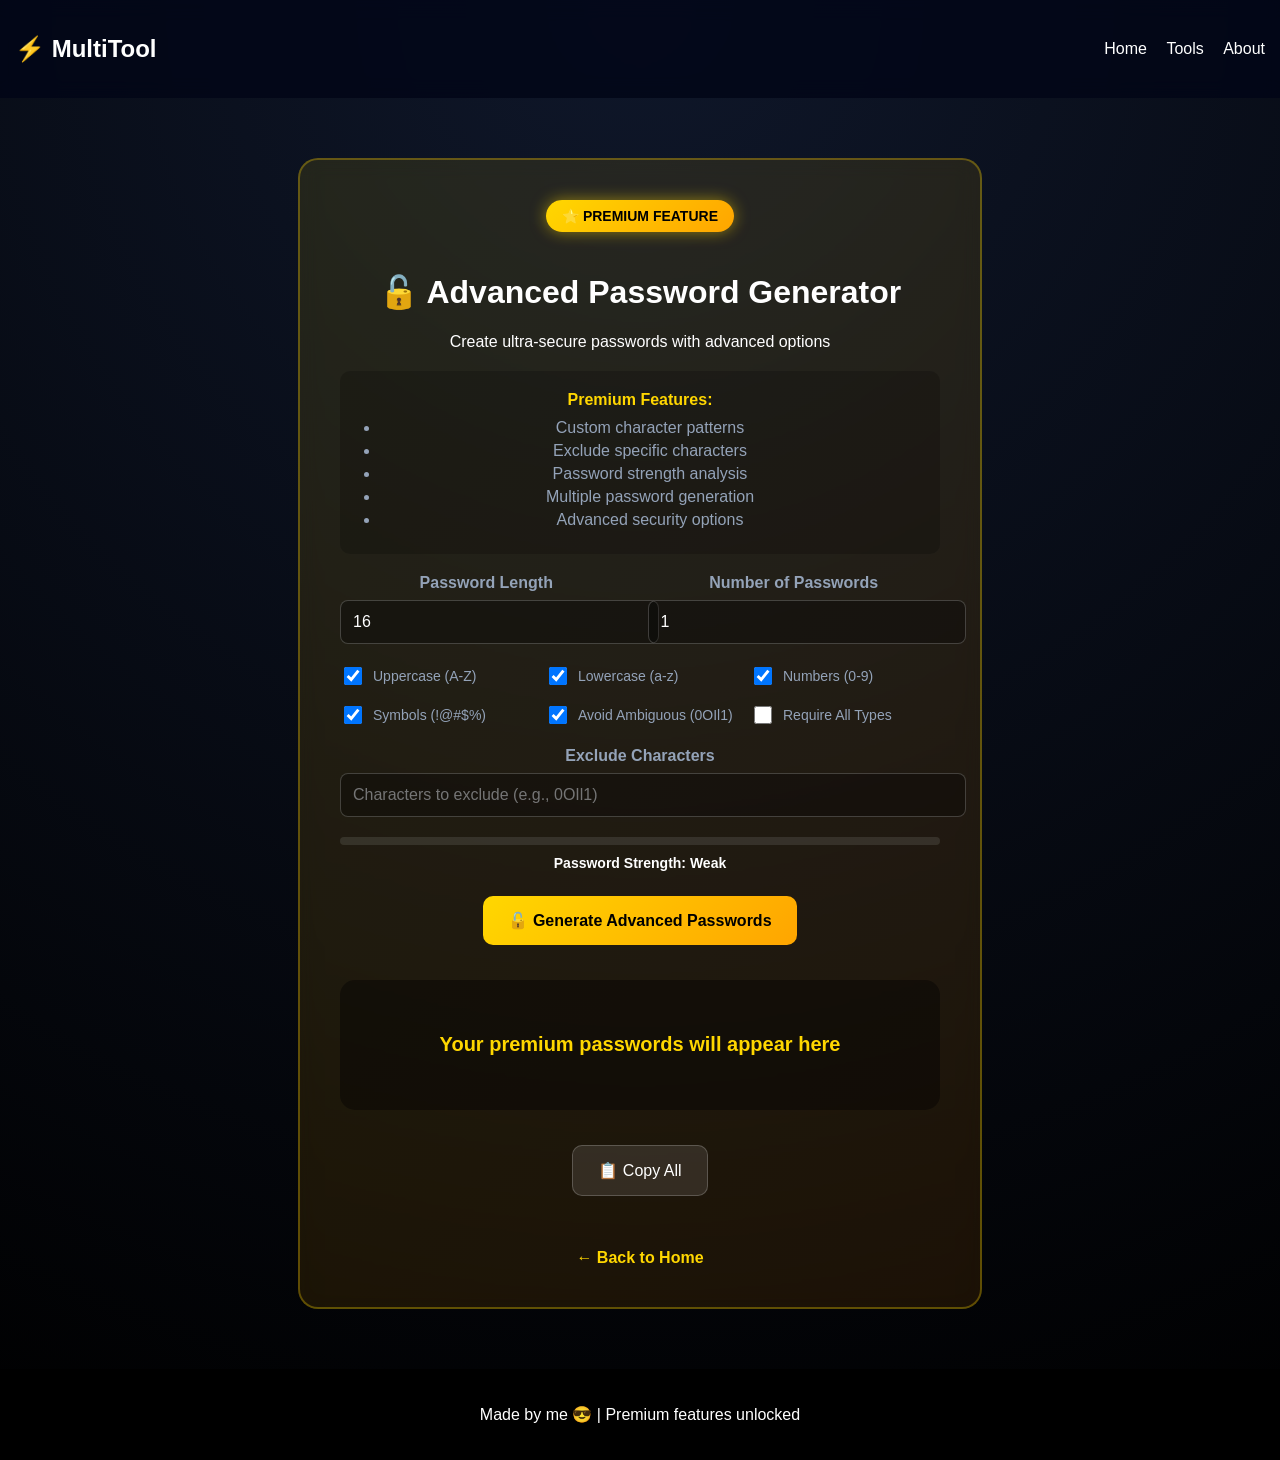
==== advanced-password.html @ dfe070a8 "Add files via upload" ====
<!DOCTYPE html>
<html>
<head>
    <meta charset="UTF-8">
    <meta name="viewport" content="width=device-width, initial-scale=1.0, maximum-scale=1.0, user-scalable=no">
    <title>Advanced Password Generator - PREMIUM</title>
    <link rel="stylesheet" href="style.css">
    <style>
        .tool-container {
            max-width: 600px;
            margin: 60px auto;
            padding: 40px;
            background: linear-gradient(135deg, rgba(255, 215, 0, 0.1), rgba(255, 140, 0, 0.1));
            backdrop-filter: blur(10px);
            border-radius: 20px;
            border: 2px solid rgba(255, 215, 0, 0.3);
            animation: slideUp 0.8s ease;
        }

        @keyframes slideUp {
            from {
                transform: translateY(30px);
                opacity: 0;
            }
            to {
                transform: translateY(0);
                opacity: 1;
            }
        }

        .premium-badge {
            background: linear-gradient(135deg, #FFD700, #FFA500);
            color: #000;
            padding: 8px 16px;
            border-radius: 20px;
            font-size: 14px;
            font-weight: bold;
            display: inline-block;
            margin-bottom: 20px;
            box-shadow: 0 0 15px rgba(255, 215, 0, 0.5);
        }

        .input-row {
            display: flex;
            gap: 15px;
            margin: 15px 0;
            flex-wrap: wrap;
        }

        .input-group {
            flex: 1;
            min-width: 200px;
        }

        .input-group label {
            display: block;
            margin-bottom: 8px;
            color: #94a3b8;
            font-weight: bold;
        }

        .input-group input, .input-group select {
            padding: 12px;
            border-radius: 8px;
            border: 1px solid rgba(255,255,255,0.2);
            background: rgba(0,0,0,0.3);
            color: white;
            font-size: 16px;
            width: 100%;
        }

        .checkbox-group {
            display: grid;
            grid-template-columns: repeat(auto-fit, minmax(150px, 1fr));
            gap: 15px;
            margin: 20px 0;
        }

        .checkbox-item {
            display: flex;
            align-items: center;
            gap: 8px;
        }

        .checkbox-item input[type="checkbox"] {
            width: 18px;
            height: 18px;
        }

        .checkbox-item label {
            font-size: 14px;
            color: #94a3b8;
        }

        .strength-meter {
            margin: 20px 0;
        }

        .strength-bar {
            height: 8px;
            background: rgba(255,255,255,0.1);
            border-radius: 4px;
            overflow: hidden;
            margin: 10px 0;
        }

        .strength-fill {
            height: 100%;
            border-radius: 4px;
            transition: all 0.3s ease;
        }

        .strength-text {
            font-size: 14px;
            font-weight: bold;
        }

        .result-box {
            margin: 30px 0;
            padding: 25px;
            background: rgba(0,0,0,0.4);
            border-radius: 15px;
            min-height: 80px;
            display: flex;
            align-items: center;
            justify-content: center;
            font-size: 20px;
            font-weight: bold;
            color: #FFD700;
            word-break: break-all;
            animation: glow 2s ease-in-out infinite alternate;
        }

        @keyframes glow {
            from { box-shadow: 0 0 20px rgba(255, 215, 0, 0.3); }
            to { box-shadow: 0 0 30px rgba(255, 215, 0, 0.6); }
        }

        .btn {
            padding: 15px 25px;
            border-radius: 10px;
            border: none;
            font-size: 16px;
            cursor: pointer;
            transition: 0.3s;
            margin: 5px;
        }

        .btn-primary {
            background: linear-gradient(135deg, #FFD700, #FFA500);
            color: #000;
            font-weight: bold;
        }

        .btn-primary:hover {
            transform: scale(1.05);
            box-shadow: 0 0 30px rgba(255, 215, 0, 0.8);
        }

        .btn-secondary {
            background: rgba(255,255,255,0.1);
            color: white;
            border: 1px solid rgba(255,255,255,0.2);
        }

        .btn-secondary:hover {
            background: rgba(255,255,255,0.2);
        }

        .features-list {
            background: rgba(0,0,0,0.2);
            padding: 20px;
            border-radius: 10px;
            margin: 20px 0;
        }

        .features-list h4 {
            color: #FFD700;
            margin: 0 0 10px 0;
        }

        .features-list ul {
            margin: 0;
            padding-left: 20px;
        }

        .features-list li {
            color: #94a3b8;
            margin: 5px 0;
        }

        .back-link {
            display: inline-block;
            margin-top: 30px;
            color: #FFD700;
            text-decoration: none;
            font-weight: bold;
        }

        .back-link:hover {
            text-decoration: underline;
        }

        /* MOBILE RESPONSIVE */
        @media (max-width: 600px) {
            .tool-container {
                width: calc(100% - 40px);
                padding: 25px 15px;
                margin: 30px 15px;
            }

            .input-row {
                flex-direction: column;
                gap: 10px;
            }

            .checkbox-group {
                grid-template-columns: 1fr;
            }

            .btn {
                width: 100%;
                max-width: 250px;
                margin: 8px 4px;
                font-size: 18px;
                min-height: 50px;
            }

            .result-box {
                font-size: 18px;
                padding: 20px;
            }

            nav {
                flex-direction: column;
                gap: 10px;
                padding: 12px;
            }

            nav > div {
                display: flex;
                gap: 10px;
                flex-wrap: wrap;
                justify-content: center;
            }
        }
    </style>
</head>
<body>

    <!-- NAVBAR -->
    <nav>
        <h2>⚡ MultiTool</h2>
        <div>
            <a href="index.html">Home</a>
            <a href="#">Tools</a>
            <a href="#">About</a>
        </div>
    </nav>

    <div class="tool-container">
        <div class="premium-badge">⭐ PREMIUM FEATURE</div>
        <h1>🔓 Advanced Password Generator</h1>
        <p class="subtitle">Create ultra-secure passwords with advanced options</p>

        <div class="features-list">
            <h4>Premium Features:</h4>
            <ul>
                <li>Custom character patterns</li>
                <li>Exclude specific characters</li>
                <li>Password strength analysis</li>
                <li>Multiple password generation</li>
                <li>Advanced security options</li>
            </ul>
        </div>

        <div class="input-row">
            <div class="input-group">
                <label>Password Length</label>
                <input type="number" id="length" value="16" min="8" max="128">
            </div>
            <div class="input-group">
                <label>Number of Passwords</label>
                <input type="number" id="count" value="1" min="1" max="10">
            </div>
        </div>

        <div class="checkbox-group">
            <div class="checkbox-item">
                <input type="checkbox" id="uppercase" checked>
                <label for="uppercase">Uppercase (A-Z)</label>
            </div>
            <div class="checkbox-item">
                <input type="checkbox" id="lowercase" checked>
                <label for="lowercase">Lowercase (a-z)</label>
            </div>
            <div class="checkbox-item">
                <input type="checkbox" id="numbers" checked>
                <label for="numbers">Numbers (0-9)</label>
            </div>
            <div class="checkbox-item">
                <input type="checkbox" id="symbols" checked>
                <label for="symbols">Symbols (!@#$%)</label>
            </div>
            <div class="checkbox-item">
                <input type="checkbox" id="avoidAmbiguous" checked>
                <label for="avoidAmbiguous">Avoid Ambiguous (0OIl1)</label>
            </div>
            <div class="checkbox-item">
                <input type="checkbox" id="requireAll">
                <label for="requireAll">Require All Types</label>
            </div>
        </div>

        <div class="input-group">
            <label>Exclude Characters</label>
            <input type="text" id="exclude" placeholder="Characters to exclude (e.g., 0OIl1)">
        </div>

        <div class="strength-meter">
            <div class="strength-bar">
                <div class="strength-fill" id="strengthFill"></div>
            </div>
            <div class="strength-text" id="strengthText">Password Strength: Weak</div>
        </div>

        <button class="btn btn-primary" onclick="generatePasswords()">🔓 Generate Advanced Passwords</button>

        <div class="result-box" id="result">
            Your premium passwords will appear here
        </div>

        <button class="btn btn-secondary" onclick="copyPasswords()">📋 Copy All</button>

        <br><br>
        <a href="index.html" class="back-link">← Back to Home</a>
    </div>

    <script>
        function generatePasswords() {
            const length = parseInt(document.getElementById("length").value);
            const count = parseInt(document.getElementById("count").value);
            const excludeChars = document.getElementById("exclude").value;

            if (length < 8 || length > 128) {
                alert("Password length must be between 8 and 128 characters!");
                return;
            }

            if (count < 1 || count > 10) {
                alert("Number of passwords must be between 1 and 10!");
                return;
            }

            // Get character sets
            let chars = "";
            if (document.getElementById("uppercase").checked) chars += "ABCDEFGHIJKLMNOPQRSTUVWXYZ";
            if (document.getElementById("lowercase").checked) chars += "abcdefghijklmnopqrstuvwxyz";
            if (document.getElementById("numbers").checked) chars += "0123456789";
            if (document.getElementById("symbols").checked) chars += "!@#$%^&*()_+-=[]{}|;:,.<>?";

            // Remove excluded characters
            for (let char of excludeChars) {
                chars = chars.replace(new RegExp(char, 'g'), '');
            }

            // Remove ambiguous characters if checked
            if (document.getElementById("avoidAmbiguous").checked) {
                chars = chars.replace(/[0OIl1]/g, '');
            }

            if (chars.length === 0) {
                alert("Please select at least one character type!");
                return;
            }

            const requireAll = document.getElementById("requireAll").checked;
            const passwords = [];

            for (let i = 0; i < count; i++) {
                let password = generatePassword(chars, length, requireAll);
                passwords.push(password);
            }

            // Display passwords
            const resultDiv = document.getElementById("result");
            resultDiv.innerHTML = passwords.map((pwd, index) =>
                `<div style="margin: 10px 0; padding: 10px; background: rgba(0,0,0,0.3); border-radius: 8px; font-family: monospace;">
                    Password ${index + 1}:<br><strong>${pwd}</strong>
                </div>`
            ).join("");

            // Update strength meter
            updateStrengthMeter(length, chars.length);
        }

        function generatePassword(chars, length, requireAll) {
            let password = "";

            if (requireAll) {
                // Ensure at least one of each required type
                const types = [];
                if (document.getElementById("uppercase").checked) types.push("ABCDEFGHIJKLMNOPQRSTUVWXYZ".replace(/[0OIl1]/g, ''));
                if (document.getElementById("lowercase").checked) types.push("abcdefghijklmnopqrstuvwxyz".replace(/[0OIl1]/g, ''));
                if (document.getElementById("numbers").checked) types.push("0123456789");
                if (document.getElementById("symbols").checked) types.push("!@#$%^&*()_+-=[]{}|;:,.<>?");

                // Add one character from each type
                types.forEach(type => {
                    const availableChars = type.split('').filter(c => chars.includes(c)).join('');
                    if (availableChars) {
                        password += availableChars[Math.floor(Math.random() * availableChars.length)];
                    }
                });

                // Fill remaining length
                while (password.length < length) {
                    password += chars[Math.floor(Math.random() * chars.length)];
                }
            } else {
                // Random generation
                for (let i = 0; i < length; i++) {
                    password += chars[Math.floor(Math.random() * chars.length)];
                }
            }

            return password;
        }

        function updateStrengthMeter(length, charPoolSize) {
            const strengthFill = document.getElementById("strengthFill");
            const strengthText = document.getElementById("strengthText");

            // Calculate strength score
            let score = 0;
            score += Math.min(length / 12, 1) * 25; // Length factor
            score += Math.min(charPoolSize / 62, 1) * 25; // Character pool factor
            score += (document.getElementById("requireAll").checked ? 25 : 0); // Require all types
            score += (document.getElementById("avoidAmbiguous").checked ? 25 : 0); // Avoid ambiguous

            let strength, color;
            if (score < 25) {
                strength = "Very Weak";
                color = "#ff4444";
            } else if (score < 50) {
                strength = "Weak";
                color = "#ff8844";
            } else if (score < 75) {
                strength = "Good";
                color = "#ffdd44";
            } else if (score < 90) {
                strength = "Strong";
                color = "#88ff44";
            } else {
                strength = "Very Strong";
                color = "#44ff44";
            }

            strengthFill.style.width = score + "%";
            strengthFill.style.background = color;
            strengthText.textContent = `Password Strength: ${strength}`;
            strengthText.style.color = color;
        }

        function copyPasswords() {
            const resultDiv = document.getElementById("result");
            const passwords = Array.from(resultDiv.querySelectorAll("strong")).map(el => el.textContent).join("\n");

            if (!passwords) {
                alert("Generate passwords first!");
                return;
            }

            navigator.clipboard.writeText(passwords);
            alert("✅ Premium passwords copied to clipboard!");
        }
    </script>

    <footer>
        <p>Made by me 😎 | Premium features unlocked</p>
    </footer>

</body>
</html>
---- style.css ----
body {
  margin: 0;
  font-family: Arial;
  background: var(--bg-gradient, radial-gradient(circle at top, #0f172a, #000));
  color: var(--text-color, white);
  text-align: center;
  animation: fadeIn 1s ease-in;
  transition: background 0.5s ease, color 0.5s ease;
}

/* PAGE FADE */
@keyframes fadeIn {
  from { opacity: 0; }
  to { opacity: 1; }
}

/* NAVBAR */
nav {
  background: rgba(2, 6, 23, 0.8);
  backdrop-filter: blur(10px);
  padding: 15px;
  display: flex;
  justify-content: space-between;
  align-items: center;
  position: sticky;
  top: 0;
}

nav a {
  color: white;
  text-decoration: none;
  margin-left: 15px;
  transition: 0.3s;
}

nav a:hover {
  color: var(--accent-color, #38bdf8);
}

/* HERO */
.hero {
  padding: 60px 20px;
  animation: slideDown 1s ease;
}

.hero h1 {
  font-size: 35px;
}

.hero p {
  color: #94a3b8;
}

/* HERO ANIMATION */
@keyframes slideDown {
  from {
    transform: translateY(-30px);
    opacity: 0;
  }
  to {
    transform: translateY(0);
    opacity: 1;
  }
}

/* CONTAINER */
.container {
  margin-top: 20px;
}

/* TOOL BOX */
.box {
  margin: 20px;
  padding: 30px;
  border-radius: 15px;
  background: var(--card-bg, rgba(30, 41, 59, 0.5));
  backdrop-filter: blur(10px);
  display: inline-block;
  cursor: pointer;
  transition: 0.3s;
  border: 1px solid rgba(255,255,255,0.1);
  color: var(--text-color, white);

  /* FLOAT ANIMATION */
  animation: float 3s ease-in-out infinite;

  /* RIPPLE FIX */
  position: relative;
  overflow: hidden;
}

.box:hover {
  transform: translateY(-10px) scale(1.05);
  box-shadow: var(--glow, 0 0 40px #38bdf8);
}

/* FLOAT */
@keyframes float {
  0% { transform: translateY(0); }
  50% { transform: translateY(-8px); }
  100% { transform: translateY(0); }
}

/* RIPPLE EFFECT */
.ripple {
  position: absolute;
  width: 100px;
  height: 100px;
  background: rgba(255,255,255,0.3);
  border-radius: 50%;
  transform: scale(0);
  animation: ripple 0.5s linear;
}

@keyframes ripple {
  to {
    transform: scale(4);
    opacity: 0;
  }
}

/* PREMIUM SECTION */
.premium-section {
  margin: 30px auto;
  max-width: 600px;
  padding: 0 20px;
}

/* MOBILE STYLES FOR PREMIUM SECTION */
@media (max-width: 600px) {
  .premium-section {
    padding: 0 10px;
  }

  .premium-card {
    padding: 20px;
    margin: 20px 10px;
  }

  .premium-card h2 {
    font-size: 24px;
  }

  .price {
    font-size: 36px;
  }

  .premium-features {
    text-align: left;
  }

  .premium-features li {
    font-size: 14px;
    padding: 6px 0;
  }

  .premium-btn {
    width: 100%;
    padding: 15px;
    font-size: 16px;
  }
}

.premium-card {
  background: linear-gradient(135deg, #FFD700, #FFA500);
  backdrop-filter: blur(10px);
  border-radius: 20px;
  padding: 30px;
  text-align: center;
  box-shadow: 0 0 40px rgba(255, 215, 0, 0.3);
  border: 2px solid rgba(255, 255, 255, 0.2);
  animation: glow 2s ease-in-out infinite alternate;
}

.premium-card h2 {
  color: #000;
  margin-bottom: 15px;
  font-size: 28px;
}

.price {
  font-size: 48px;
  font-weight: bold;
  color: #000;
  margin: 20px 0;
}

.price span {
  font-size: 18px;
  opacity: 0.8;
}

.premium-features {
  list-style: none;
  padding: 0;
  margin: 20px 0;
  text-align: left;
}

.premium-features li {
  color: #000;
  padding: 8px 0;
  font-size: 16px;
  border-bottom: 1px solid rgba(0,0,0,0.1);
}

.premium-btn {
  background: #000;
  color: #FFD700;
  border: none;
  padding: 15px 30px;
  border-radius: 10px;
  font-size: 18px;
  font-weight: bold;
  cursor: pointer;
  transition: 0.3s;
  margin-top: 20px;
}

.premium-btn:hover {
  background: #333;
  transform: scale(1.05);
  box-shadow: 0 0 20px rgba(0,0,0,0.5);
}

@keyframes glow {
  from { box-shadow: 0 0 40px rgba(255, 215, 0, 0.3); }
  to { box-shadow: 0 0 60px rgba(255, 215, 0, 0.6); }
}

/* PREMIUM TOOLS */
.premium-tool {
  position: relative;
  background: linear-gradient(135deg, rgba(255, 215, 0, 0.8), rgba(255, 140, 0, 0.8));
  border: 2px solid rgba(255, 215, 0, 0.5);
}

.premium-tool:hover {
  transform: translateY(-10px) scale(1.05);
  box-shadow: 0 0 40px rgba(255, 215, 0, 0.8);
}

.premium-label {
  background: #FFD700;
  color: #000;
  padding: 2px 8px;
  border-radius: 10px;
  font-size: 10px;
  font-weight: bold;
  position: absolute;
  top: 5px;
  right: 5px;
}

/* FOOTER */
footer {
  margin-top: 50px;
  padding: 20px;
  background-color: #000;
}

/* MOBILE FIX 🔥 */
@media (max-width: 600px) {
  body {
    min-height: 100vh;
    overflow-x: hidden;
  }

  .box {
    display: block;
    width: calc(100% - 60px);
    margin: 15px auto;
    font-size: 18px;
    padding: 25px 20px;
    min-height: 60px;
  }

  .container {
    padding: 0 10px;
  }

  nav {
    flex-direction: column;
    gap: 10px;
    padding: 15px 10px;
  }

  nav h2 {
    font-size: 22px;
    margin: 5px 0;
  }

  nav > div {
    display: flex;
    gap: 15px;
    flex-wrap: wrap;
    justify-content: center;
  }

  nav a {
    font-size: 16px;
    padding: 8px 12px;
    margin-left: 0;
  }

  .hero {
    padding: 40px 15px;
  }

  .hero h1 {
    font-size: 28px;
    line-height: 1.3;
  }

  .hero p {
    font-size: 16px;
  }

  footer {
    padding: 15px;
    font-size: 14px;
  }
}

/* LARGE MOBILE PHONES */
@media (min-width: 400px) and (max-width: 600px) {
  .box {
    width: calc(100% - 80px);
    padding: 30px 25px;
  }

  .hero h1 {
    font-size: 32px;
  }
}

/* TABLET */
@media (min-width: 601px) and (max-width: 900px) {
  .box {
    width: 40%;
    margin: 15px 10px;
  }

  .container {
    display: flex;
    flex-wrap: wrap;
    justify-content: center;
  }
}

/* TOUCH DEVICES - LARGER TAPPABLE AREAS */
@media (hover: none) and (pointer: coarse) {
  .box {
    min-height: 70px;
    padding: 20px;
  }

  nav a {
    padding: 12px 18px;
  }

  .btn, button {
    min-height: 48px;
    min-width: 48px;
  }
}

/* PREMIUM THEMES */
.theme-dark {
  --bg-gradient: radial-gradient(circle at top, #0f172a, #000);
  --card-bg: rgba(30, 41, 59, 0.5);
  --text-color: white;
  --accent-color: #38bdf8;
  --secondary-bg: rgba(0,0,0,0.3);
}

.theme-neon {
  --bg-gradient: radial-gradient(circle at top, #0a0a0a, #000);
  --card-bg: rgba(0, 20, 40, 0.8);
  --text-color: #00ff88;
  --accent-color: #ff0080;
  --secondary-bg: rgba(0, 255, 136, 0.1);
  --glow: 0 0 20px rgba(0, 255, 136, 0.5);
}

.theme-retro {
  --bg-gradient: linear-gradient(135deg, #667eea 0%, #764ba2 100%);
  --card-bg: rgba(255, 255, 255, 0.1);
  --text-color: #ffffff;
  --accent-color: #ff6b6b;
  --secondary-bg: rgba(255, 107, 107, 0.2);
}

.theme-selector {
  position: fixed;
  top: 20px;
  right: 20px;
  z-index: 1000;
  background: var(--card-bg);
  backdrop-filter: blur(10px);
  border-radius: 10px;
  padding: 10px;
  display: none; /* Hidden by default, shown for premium users */
  border: 1px solid rgba(255,255,255,0.1);
}

.theme-selector.show {
  display: block;
}

.theme-selector h4 {
  margin: 0 0 10px 0;
  font-size: 12px;
  color: var(--accent-color);
}

.theme-buttons {
  display: flex;
  gap: 5px;
}

.theme-btn {
  width: 30px;
  height: 30px;
  border-radius: 50%;
  border: 2px solid rgba(255,255,255,0.2);
  cursor: pointer;
  transition: 0.3s;
}

.theme-btn:hover {
  transform: scale(1.1);
  border-color: var(--accent-color);
}

.theme-btn.active {
  border-color: var(--accent-color);
  box-shadow: 0 0 10px var(--accent-color);
}

/* Theme color indicators */
.theme-dark-btn { background: linear-gradient(45deg, #0f172a, #000); }
.theme-neon-btn { background: linear-gradient(45deg, #00ff88, #ff0080); }
.theme-retro-btn { background: linear-gradient(45deg, #667eea, #764ba2); }
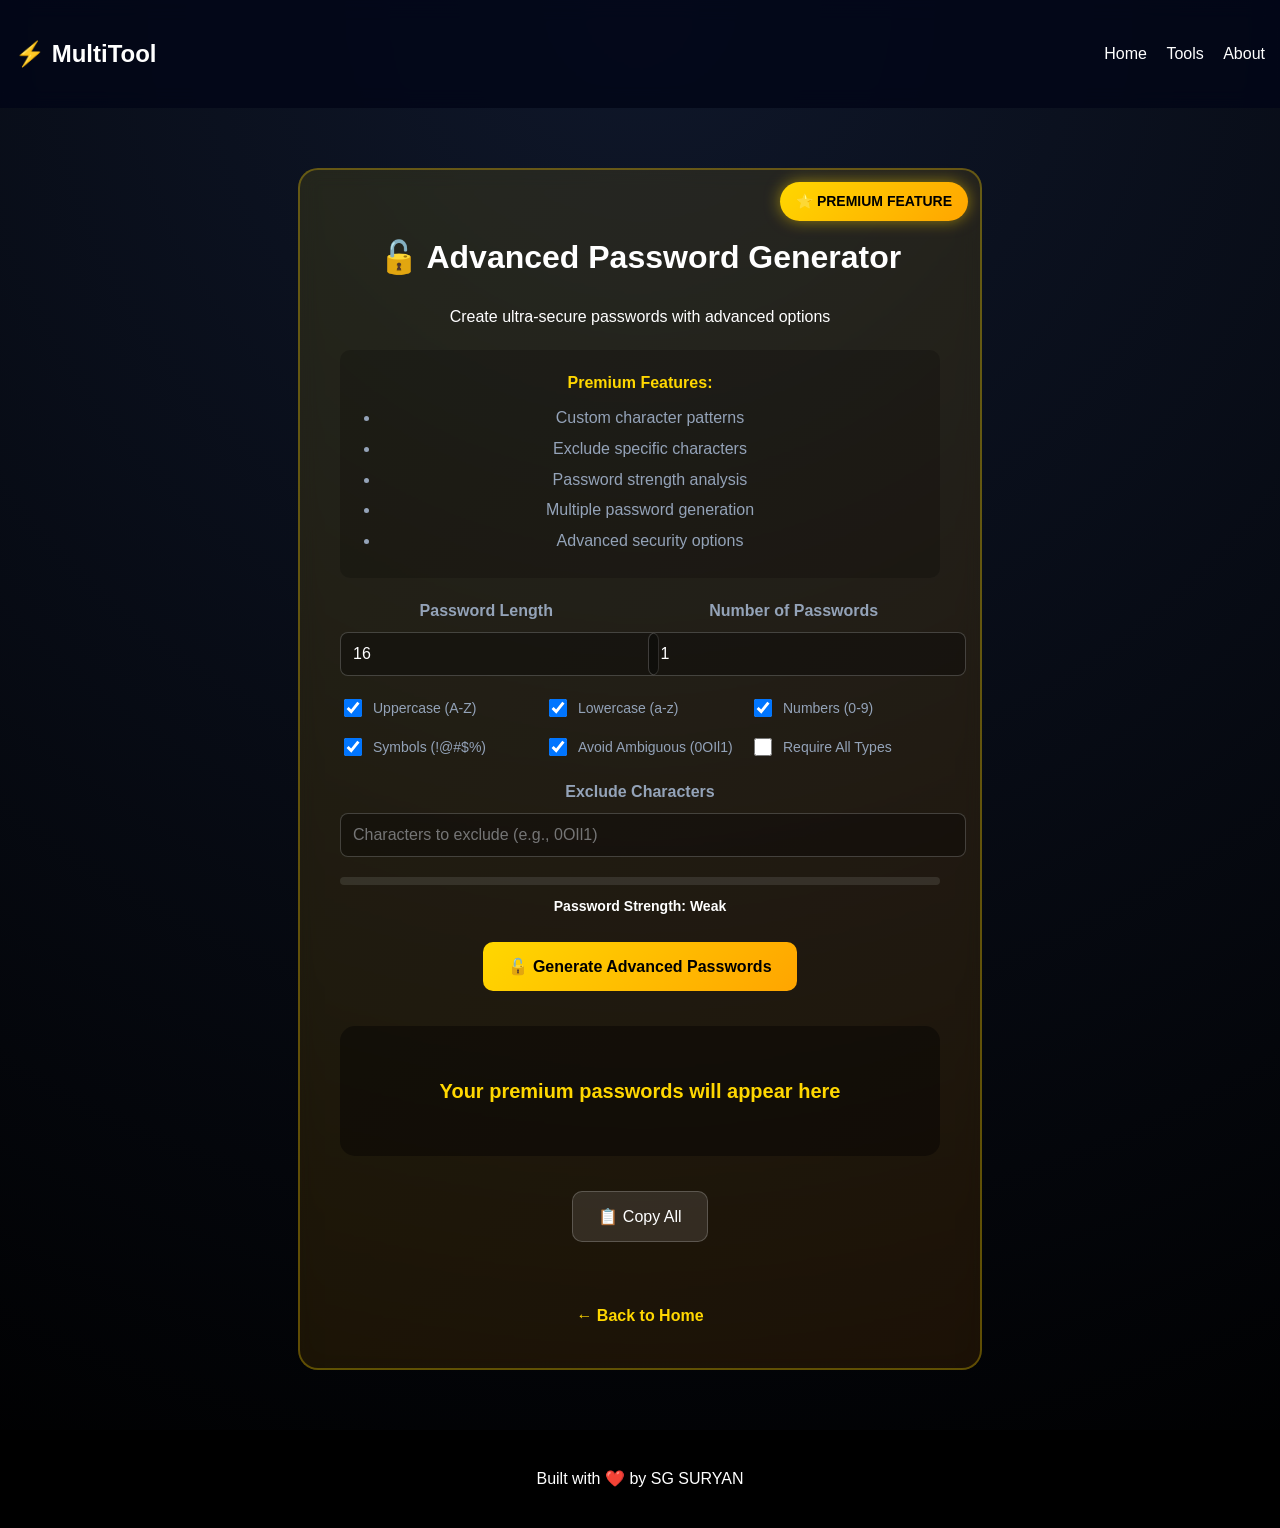
==== commit af026382: "Add files via upload" ====
--- a/advanced-password.html
+++ b/advanced-password.html
@@ -476,9 +476,13 @@
         }
     </script>
 
-    <footer>
-        <p>Made by me 😎 | Premium features unlocked</p>
-    </footer>
+        <!-- Tool Footer -->
+        <footer class="tool-footer">
+            <div class="tool-footer-content">
+                <p>Built with ❤️ by SG SURYAN</p>
+            </div>
+        </footer>
+    </div>
 
 </body>
 </html>
--- a/style.css
+++ b/style.css
@@ -1,11 +1,128 @@
+/* FONT SETUP */
 body {
   margin: 0;
-  font-family: Arial;
+  font-family: 'Inter', -apple-system, BlinkMacSystemFont, 'Segoe UI', Roboto, sans-serif;
   background: var(--bg-gradient, radial-gradient(circle at top, #0f172a, #000));
   color: var(--text-color, white);
   text-align: center;
-  animation: fadeIn 1s ease-in;
   transition: background 0.5s ease, color 0.5s ease;
+  line-height: 1.6;
+}
+
+/* MAIN APP */
+.main-app {
+  display: block;
+  animation: fadeInUp 0.8s ease-out;
+}
+
+/* Page Transition Animations */
+@keyframes fadeInUp {
+  from {
+    opacity: 0;
+    transform: translateY(20px);
+  }
+  to {
+    opacity: 1;
+    transform: translateY(0);
+  }
+}
+
+@keyframes slideInRight {
+  from {
+    opacity: 0;
+    transform: translateX(30px);
+  }
+  to {
+    opacity: 1;
+    transform: translateX(0);
+  }
+}
+
+@keyframes slideInLeft {
+  from {
+    opacity: 0;
+    transform: translateX(-30px);
+  }
+  to {
+    opacity: 1;
+    transform: translateX(0);
+  }
+}
+
+/* Initial load animation for sections */
+.welcome-section {
+  animation: slideInLeft 0.6s ease-out 0.2s both;
+}
+
+.categories-section {
+  animation: slideInRight 0.6s ease-out 0.4s both;
+}
+
+.recent-section {
+  animation: slideInLeft 0.6s ease-out 0.6s both;
+}
+
+.search-section {
+  animation: fadeInUp 0.6s ease-out 0.1s both;
+}
+
+/* Page change animation */
+.dashboard-content {
+  animation: fadeInUp 0.4s ease-out;
+}
+
+/* Logo subtle animation */
+.logo {
+  animation: gentlePulse 2s ease-in-out infinite;
+}
+
+@keyframes gentlePulse {
+  0%, 100% {
+    transform: scale(1);
+  }
+  50% {
+    transform: scale(1.02);
+  }
+}
+
+/* Staggered tool card animations */
+.tools-grid .tool-card:nth-child(1) { animation: slideInUp 0.4s ease-out 0.1s both; }
+.tools-grid .tool-card:nth-child(2) { animation: slideInUp 0.4s ease-out 0.2s both; }
+.tools-grid .tool-card:nth-child(3) { animation: slideInUp 0.4s ease-out 0.3s both; }
+.tools-grid .tool-card:nth-child(4) { animation: slideInUp 0.4s ease-out 0.4s both; }
+.tools-grid .tool-card:nth-child(5) { animation: slideInUp 0.4s ease-out 0.5s both; }
+.tools-grid .tool-card:nth-child(6) { animation: slideInUp 0.4s ease-out 0.6s both; }
+
+@keyframes slideInUp {
+  from {
+    opacity: 0;
+    transform: translateY(30px);
+  }
+  to {
+    opacity: 1;
+    transform: translateY(0);
+  }
+}
+
+/* Category cards staggered animation */
+.categories-grid .category-card:nth-child(1) { animation: slideInRight 0.5s ease-out 0.2s both; }
+.categories-grid .category-card:nth-child(2) { animation: slideInRight 0.5s ease-out 0.3s both; }
+.categories-grid .category-card:nth-child(3) { animation: slideInRight 0.5s ease-out 0.4s both; }
+.categories-grid .category-card:nth-child(4) { animation: slideInRight 0.5s ease-out 0.5s both; }
+
+.loading-spinner {
+  width: 50px;
+  height: 50px;
+  border: 4px solid rgba(255, 255, 255, 0.1);
+  border-left: 4px solid #38bdf8;
+  border-radius: 50%;
+  animation: spin 1s linear infinite;
+  margin: 0 auto 20px;
+}
+
+@keyframes spin {
+  0% { transform: rotate(0deg); }
+  100% { transform: rotate(360deg); }
 }
 
 /* PAGE FADE */
@@ -228,28 +345,704 @@
   to { box-shadow: 0 0 60px rgba(255, 215, 0, 0.6); }
 }
 
-/* PREMIUM TOOLS */
+/* ===== DASHBOARD STYLES ===== */
+
+/* HEADER */
+.app-header {
+  background: rgba(15, 23, 42, 0.95);
+  backdrop-filter: blur(20px);
+  border-bottom: 1px solid rgba(255, 255, 255, 0.1);
+  position: sticky;
+  top: 0;
+  z-index: 100;
+}
+
+.header-content {
+  max-width: 1200px;
+  margin: 0 auto;
+  padding: 0 20px;
+  display: flex;
+  align-items: center;
+  justify-content: space-between;
+  height: 70px;
+}
+
+.logo {
+  display: flex;
+  align-items: center;
+  gap: 12px;
+  font-size: 24px;
+  font-weight: 700;
+  color: #38bdf8;
+}
+
+.logo-icon {
+  font-size: 28px;
+  animation: logoFloat 3s ease-in-out infinite;
+}
+
+@keyframes logoFloat {
+  0%, 100% {
+    transform: translateY(0);
+  }
+  50% {
+    transform: translateY(-3px);
+  }
+}
+
+.logo-text {
+  background: linear-gradient(135deg, #38bdf8, #818cf8);
+  -webkit-background-clip: text;
+  -webkit-text-fill-color: transparent;
+  background-clip: text;
+}
+
+.main-nav {
+  display: flex;
+  gap: 30px;
+}
+
+.nav-link {
+  color: #94a3b8;
+  text-decoration: none;
+  font-weight: 500;
+  padding: 8px 16px;
+  border-radius: 8px;
+  transition: all 0.3s ease;
+  position: relative;
+}
+
+.nav-link:hover, .nav-link.active {
+  color: #38bdf8;
+  background: rgba(56, 189, 248, 0.1);
+  transform: translateY(-1px);
+}
+
+.nav-link:active {
+  transform: translateY(0);
+  transition: all 0.1s ease;
+}
+
+.header-actions {
+  display: flex;
+  align-items: center;
+  gap: 15px;
+}
+
+.theme-toggle {
+  background: rgba(255, 255, 255, 0.1);
+  border: 1px solid rgba(255, 255, 255, 0.2);
+  color: white;
+  width: 40px;
+  height: 40px;
+  border-radius: 50%;
+  display: none; /* Hidden by default, shown for premium */
+  align-items: center;
+  justify-content: center;
+  cursor: pointer;
+  font-size: 18px;
+  transition: all 0.3s ease;
+}
+
+.theme-toggle:hover {
+  background: rgba(255, 255, 255, 0.2);
+  transform: scale(1.1);
+}
+
+/* SEARCH SECTION */
+.search-section {
+  padding: 40px 20px;
+  background: linear-gradient(135deg, rgba(15, 23, 42, 0.8), rgba(30, 41, 59, 0.8));
+}
+
+.search-container {
+  max-width: 800px;
+  margin: 0 auto;
+}
+
+.search-input-wrapper {
+  position: relative;
+  margin-bottom: 20px;
+}
+
+.search-input {
+  width: 100%;
+  padding: 16px 60px 16px 20px;
+  border: 2px solid rgba(255, 255, 255, 0.1);
+  border-radius: 12px;
+  background: rgba(0, 0, 0, 0.3);
+  color: white;
+  font-size: 16px;
+  font-family: 'Inter', sans-serif;
+  outline: none;
+  transition: all 0.3s ease;
+}
+
+.search-input:focus {
+  border-color: #38bdf8;
+  box-shadow: 0 0 20px rgba(56, 189, 248, 0.3);
+  transform: scale(1.01);
+  transition: all 0.2s ease;
+}
+
+.search-btn {
+  position: absolute;
+  right: 8px;
+  top: 8px;
+  background: #38bdf8;
+  border: none;
+  width: 44px;
+  height: 44px;
+  border-radius: 8px;
+  color: white;
+  cursor: pointer;
+  font-size: 18px;
+  transition: all 0.3s ease;
+}
+
+.search-btn:hover {
+  background: #0ea5e9;
+  transform: scale(1.05);
+}
+
+.search-hints {
+  display: flex;
+  flex-wrap: wrap;
+  gap: 8px;
+  justify-content: center;
+}
+
+.hint-tag {
+  background: rgba(255, 255, 255, 0.1);
+  color: #94a3b8;
+  padding: 6px 12px;
+  border-radius: 20px;
+  font-size: 14px;
+  cursor: pointer;
+  transition: all 0.3s ease;
+  border: 1px solid rgba(255, 255, 255, 0.1);
+}
+
+.hint-tag:hover {
+  background: rgba(56, 189, 248, 0.2);
+  color: #38bdf8;
+  border-color: rgba(56, 189, 248, 0.3);
+}
+
+/* DASHBOARD CONTENT */
+.dashboard-content {
+  max-width: 1200px;
+  margin: 0 auto;
+  padding: 0 20px 60px;
+}
+
+/* WELCOME SECTION */
+.welcome-section {
+  text-align: center;
+  padding: 60px 0;
+}
+
+.welcome-section h1 {
+  font-size: 3rem;
+  font-weight: 700;
+  margin-bottom: 16px;
+  background: linear-gradient(135deg, #38bdf8, #818cf8);
+  -webkit-background-clip: text;
+  -webkit-text-fill-color: transparent;
+  background-clip: text;
+  animation: textGlow 3s ease-in-out infinite alternate;
+}
+
+@keyframes textGlow {
+  from {
+    filter: drop-shadow(0 0 5px rgba(56, 189, 248, 0.3));
+  }
+  to {
+    filter: drop-shadow(0 0 15px rgba(56, 189, 248, 0.6));
+  }
+}
+
+.welcome-section p {
+  font-size: 1.25rem;
+  color: #94a3b8;
+  max-width: 600px;
+  margin: 0 auto;
+}
+
+/* CATEGORIES */
+.categories-section h2,
+.recent-section h2 {
+  font-size: 2rem;
+  font-weight: 600;
+  margin-bottom: 40px;
+  text-align: center;
+}
+
+.categories-grid {
+  display: grid;
+  grid-template-columns: repeat(auto-fit, minmax(280px, 1fr));
+  gap: 24px;
+  margin-bottom: 60px;
+}
+
+.category-card {
+  background: rgba(30, 41, 59, 0.5);
+  backdrop-filter: blur(10px);
+  border: 1px solid rgba(255, 255, 255, 0.1);
+  border-radius: 16px;
+  padding: 32px;
+  text-align: center;
+  cursor: pointer;
+  transition: all 0.3s ease;
+  position: relative;
+  overflow: hidden;
+}
+
+.category-card::before {
+  content: '';
+  position: absolute;
+  top: 0;
+  left: -100%;
+  width: 100%;
+  height: 100%;
+  background: linear-gradient(90deg, transparent, rgba(56, 189, 248, 0.1), transparent);
+  transition: left 0.5s;
+}
+
+.category-card:hover::before {
+  left: 100%;
+}
+
+.category-card:hover {
+  transform: translateY(-8px) scale(1.02);
+  border-color: rgba(56, 189, 248, 0.3);
+  box-shadow: 0 20px 40px rgba(0, 0, 0, 0.3);
+}
+
+.category-card:active {
+  transform: translateY(-4px) scale(0.98);
+  transition: all 0.1s ease;
+}
+
+.category-icon {
+  font-size: 3rem;
+  margin-bottom: 16px;
+}
+
+.category-card h3 {
+  font-size: 1.5rem;
+  font-weight: 600;
+  margin-bottom: 8px;
+  color: white;
+}
+
+.category-card p {
+  color: #94a3b8;
+  margin-bottom: 16px;
+}
+
+.tool-count {
+  background: rgba(56, 189, 248, 0.1);
+  color: #38bdf8;
+  padding: 4px 12px;
+  border-radius: 12px;
+  font-size: 0.875rem;
+  font-weight: 500;
+  display: inline-block;
+}
+
+.premium-category {
+  background: linear-gradient(135deg, rgba(255, 215, 0, 0.1), rgba(255, 140, 0, 0.1));
+  border: 1px solid rgba(255, 215, 0, 0.3);
+}
+
+.premium-category:hover {
+  border-color: rgba(255, 215, 0, 0.5);
+  box-shadow: 0 20px 40px rgba(255, 215, 0, 0.2);
+}
+
+.premium-category .category-icon {
+  color: #FFD700;
+}
+
+/* TOOLS GRID */
+.tools-grid {
+  display: grid;
+  grid-template-columns: repeat(auto-fill, minmax(280px, 1fr));
+  gap: 24px;
+}
+
+.tool-card {
+  background: rgba(30, 41, 59, 0.5);
+  backdrop-filter: blur(10px);
+  border: 1px solid rgba(255, 255, 255, 0.1);
+  border-radius: 16px;
+  padding: 24px;
+  cursor: pointer;
+  transition: all 0.3s ease;
+  position: relative;
+  overflow: hidden;
+}
+
+.tool-card:hover {
+  transform: translateY(-8px) scale(1.02);
+  border-color: rgba(56, 189, 248, 0.3);
+  box-shadow: 0 20px 40px rgba(0, 0, 0, 0.3);
+}
+
+.tool-card:active {
+  transform: translateY(-4px) scale(0.98);
+  transition: all 0.1s ease;
+}
+
+/* Tool card as anchor link */
+a.tool-card {
+  display: block;
+  text-decoration: none;
+  color: inherit;
+}
+
+.tool-icon {
+  font-size: 2.5rem;
+  margin-bottom: 16px;
+}
+
+.tool-card h3 {
+  font-size: 1.25rem;
+  font-weight: 600;
+  margin-bottom: 8px;
+  color: white;
+}
+
+.tool-card p {
+  color: #94a3b8;
+  font-size: 0.875rem;
+  margin-bottom: 16px;
+}
+
 .premium-tool {
-  position: relative;
-  background: linear-gradient(135deg, rgba(255, 215, 0, 0.8), rgba(255, 140, 0, 0.8));
-  border: 2px solid rgba(255, 215, 0, 0.5);
+  background: linear-gradient(135deg, rgba(255, 215, 0, 0.1), rgba(255, 140, 0, 0.1));
+  border: 1px solid rgba(255, 215, 0, 0.3);
 }
 
 .premium-tool:hover {
-  transform: translateY(-10px) scale(1.05);
-  box-shadow: 0 0 40px rgba(255, 215, 0, 0.8);
-}
-
-.premium-label {
-  background: #FFD700;
+  border-color: rgba(255, 215, 0, 0.5);
+  box-shadow: 0 20px 40px rgba(255, 215, 0, 0.2);
+}
+
+.premium-badge {
+  position: absolute;
+  top: 12px;
+  right: 12px;
+  background: linear-gradient(135deg, #FFD700, #FFA500);
   color: #000;
-  padding: 2px 8px;
-  border-radius: 10px;
-  font-size: 10px;
-  font-weight: bold;
-  position: absolute;
-  top: 5px;
-  right: 5px;
+  padding: 4px 8px;
+  border-radius: 12px;
+  font-size: 0.75rem;
+  font-weight: 600;
+}
+
+/* CATEGORIES FULL PAGE */
+.categories-full {
+  padding: 60px 0;
+}
+
+.categories-full h1 {
+  font-size: 2.5rem;
+  font-weight: 700;
+  margin-bottom: 16px;
+}
+
+.categories-full > p {
+  font-size: 1.125rem;
+  color: #94a3b8;
+  margin-bottom: 60px;
+}
+
+.categories-full-grid {
+  display: grid;
+  grid-template-columns: repeat(auto-fit, minmax(350px, 1fr));
+  gap: 32px;
+}
+
+.category-full-card {
+  background: rgba(30, 41, 59, 0.5);
+  backdrop-filter: blur(10px);
+  border: 1px solid rgba(255, 255, 255, 0.1);
+  border-radius: 16px;
+  padding: 32px;
+  cursor: pointer;
+  transition: all 0.3s ease;
+  display: flex;
+  align-items: center;
+  gap: 24px;
+}
+
+.category-full-card:hover {
+  transform: translateY(-8px);
+  border-color: rgba(56, 189, 248, 0.3);
+  box-shadow: 0 20px 40px rgba(0, 0, 0, 0.3);
+}
+
+.category-full-icon {
+  font-size: 4rem;
+  flex-shrink: 0;
+}
+
+.category-full-content h3 {
+  font-size: 1.5rem;
+  font-weight: 600;
+  margin-bottom: 8px;
+  color: white;
+}
+
+.category-full-content p {
+  color: #94a3b8;
+  margin-bottom: 16px;
+  line-height: 1.6;
+}
+
+/* CATEGORY TOOLS PAGE */
+.category-tools {
+  padding: 60px 0;
+}
+
+.category-header {
+  text-align: center;
+  margin-bottom: 60px;
+}
+
+.back-btn {
+  background: rgba(255, 255, 255, 0.1);
+  border: 1px solid rgba(255, 255, 255, 0.2);
+  color: white;
+  padding: 8px 16px;
+  border-radius: 8px;
+  cursor: pointer;
+  font-size: 14px;
+  margin-bottom: 20px;
+  transition: all 0.3s ease;
+}
+
+.back-btn:hover {
+  background: rgba(255, 255, 255, 0.2);
+}
+
+/* PREMIUM SECTION */
+.premium-section {
+  padding: 60px 0;
+  text-align: center;
+}
+
+.premium-hero h1 {
+  font-size: 2.5rem;
+  font-weight: 700;
+  margin-bottom: 16px;
+  background: linear-gradient(135deg, #FFD700, #FFA500);
+  -webkit-background-clip: text;
+  -webkit-text-fill-color: transparent;
+  background-clip: text;
+}
+
+.premium-hero p {
+  font-size: 1.125rem;
+  color: #94a3b8;
+  margin-bottom: 60px;
+}
+
+.premium-plans {
+  max-width: 500px;
+  margin: 0 auto;
+}
+
+.premium-card {
+  background: linear-gradient(135deg, rgba(255, 215, 0, 0.1), rgba(255, 140, 0, 0.1));
+  backdrop-filter: blur(10px);
+  border: 2px solid rgba(255, 215, 0, 0.3);
+  border-radius: 20px;
+  padding: 40px;
+  text-align: center;
+}
+
+.premium-header h2 {
+  font-size: 1.75rem;
+  font-weight: 700;
+  margin-bottom: 16px;
+  color: #FFD700;
+}
+
+.price {
+  font-size: 3rem;
+  font-weight: 700;
+  color: #FFD700;
+  margin-bottom: 32px;
+}
+
+.price span {
+  font-size: 1rem;
+  opacity: 0.8;
+}
+
+.premium-features {
+  text-align: left;
+  margin-bottom: 32px;
+}
+
+.feature-item {
+  color: white;
+  padding: 8px 0;
+  border-bottom: 1px solid rgba(255, 215, 0, 0.2);
+  font-size: 1rem;
+}
+
+.premium-btn {
+  background: linear-gradient(135deg, #FFD700, #FFA500);
+  color: #000;
+  border: none;
+  padding: 16px 32px;
+  border-radius: 12px;
+  font-size: 1.125rem;
+  font-weight: 600;
+  cursor: pointer;
+  transition: all 0.3s ease;
+  width: 100%;
+}
+
+.premium-btn:hover {
+  transform: translateY(-2px);
+  box-shadow: 0 10px 30px rgba(255, 215, 0, 0.4);
+}
+
+/* SEARCH RESULTS */
+.search-results,
+.no-results {
+  padding: 60px 0;
+  text-align: center;
+}
+
+.search-header h1 {
+  font-size: 2rem;
+  font-weight: 600;
+  margin-bottom: 16px;
+}
+
+.search-header p {
+  color: #94a3b8;
+  margin-bottom: 40px;
+}
+
+/* MODAL */
+.modal-overlay {
+  position: fixed;
+  top: 0;
+  left: 0;
+  width: 100%;
+  height: 100%;
+  background: rgba(0, 0, 0, 0.8);
+  display: flex;
+  align-items: center;
+  justify-content: center;
+  z-index: 10000;
+}
+
+.modal-content {
+  background: rgba(30, 41, 59, 0.95);
+  backdrop-filter: blur(20px);
+  border: 1px solid rgba(255, 255, 255, 0.1);
+  border-radius: 16px;
+  max-width: 500px;
+  width: 90%;
+  max-height: 80vh;
+  overflow-y: auto;
+}
+
+.modal-header {
+  display: flex;
+  align-items: center;
+  justify-content: space-between;
+  padding: 24px;
+  border-bottom: 1px solid rgba(255, 255, 255, 0.1);
+}
+
+.modal-header h2 {
+  font-size: 1.5rem;
+  font-weight: 600;
+  color: #FFD700;
+}
+
+.modal-close {
+  background: none;
+  border: none;
+  color: #94a3b8;
+  font-size: 24px;
+  cursor: pointer;
+  padding: 0;
+  width: 32px;
+  height: 32px;
+  display: flex;
+  align-items: center;
+  justify-content: center;
+  border-radius: 50%;
+  transition: all 0.3s ease;
+}
+
+.modal-close:hover {
+  background: rgba(255, 255, 255, 0.1);
+  color: white;
+}
+
+.modal-body {
+  padding: 24px;
+}
+
+.modal-body ul {
+  text-align: left;
+  margin: 20px 0;
+  padding-left: 20px;
+}
+
+.modal-body li {
+  margin: 8px 0;
+  color: #94a3b8;
+}
+
+/* FOOTER */
+.app-footer {
+  background: rgba(15, 23, 42, 0.95);
+  backdrop-filter: blur(20px);
+  border-top: 1px solid rgba(255, 255, 255, 0.1);
+  padding: 24px 0;
+  margin-top: 60px;
+}
+
+.footer-content {
+  max-width: 1200px;
+  margin: 0 auto;
+  padding: 0 20px;
+  display: flex;
+  align-items: center;
+  justify-content: space-between;
+}
+
+.footer-content p {
+  color: #94a3b8;
+  font-size: 0.875rem;
+}
+
+.footer-links {
+  display: flex;
+  gap: 24px;
+}
+
+.footer-links a {
+  color: #94a3b8;
+  text-decoration: none;
+  font-size: 0.875rem;
+  transition: color 0.3s ease;
+}
+
+.footer-links a:hover {
+  color: #38bdf8;
 }
 
 /* FOOTER */
@@ -259,66 +1052,166 @@
   background-color: #000;
 }
 
-/* MOBILE FIX 🔥 */
-@media (max-width: 600px) {
-  body {
-    min-height: 100vh;
-    overflow-x: hidden;
-  }
-
-  .box {
-    display: block;
-    width: calc(100% - 60px);
-    margin: 15px auto;
-    font-size: 18px;
-    padding: 25px 20px;
-    min-height: 60px;
-  }
-
-  .container {
-    padding: 0 10px;
-  }
-
-  nav {
+/* MOBILE RESPONSIVE */
+@media (max-width: 768px) {
+  .header-content {
+    padding: 0 15px;
+    height: 60px;
+  }
+
+  .logo {
+    font-size: 20px;
+  }
+
+  .logo-icon {
+    font-size: 24px;
+  }
+
+  .main-nav {
+    gap: 20px;
+  }
+
+  .nav-link {
+    padding: 6px 12px;
+    font-size: 14px;
+  }
+
+  .search-section {
+    padding: 30px 15px;
+  }
+
+  .search-input {
+    font-size: 16px; /* Prevents zoom on iOS */
+    padding: 14px 50px 14px 16px;
+  }
+
+  .search-btn {
+    width: 40px;
+    height: 40px;
+    right: 6px;
+    top: 6px;
+  }
+
+  .search-hints {
+    gap: 6px;
+  }
+
+  .hint-tag {
+    font-size: 12px;
+    padding: 4px 8px;
+  }
+
+  .dashboard-content {
+    padding: 0 15px 40px;
+  }
+
+  .welcome-section {
+    padding: 40px 0;
+  }
+
+  .welcome-section h1 {
+    font-size: 2rem;
+  }
+
+  .welcome-section p {
+    font-size: 1rem;
+  }
+
+  .categories-section h2,
+  .recent-section h2 {
+    font-size: 1.5rem;
+    margin-bottom: 30px;
+  }
+
+  .categories-grid,
+  .tools-grid {
+    grid-template-columns: 1fr;
+    gap: 16px;
+  }
+
+  .category-card,
+  .tool-card {
+    padding: 24px 20px;
+  }
+
+  .category-icon,
+  .tool-icon {
+    font-size: 2rem;
+    margin-bottom: 12px;
+  }
+
+  .category-card h3,
+  .tool-card h3 {
+    font-size: 1.125rem;
+  }
+
+  .categories-full-grid {
+    grid-template-columns: 1fr;
+    gap: 24px;
+  }
+
+  .category-full-card {
     flex-direction: column;
-    gap: 10px;
-    padding: 15px 10px;
-  }
-
-  nav h2 {
-    font-size: 22px;
-    margin: 5px 0;
-  }
-
-  nav > div {
-    display: flex;
-    gap: 15px;
-    flex-wrap: wrap;
-    justify-content: center;
-  }
-
-  nav a {
-    font-size: 16px;
-    padding: 8px 12px;
-    margin-left: 0;
-  }
-
-  .hero {
-    padding: 40px 15px;
-  }
-
-  .hero h1 {
-    font-size: 28px;
-    line-height: 1.3;
-  }
-
-  .hero p {
-    font-size: 16px;
-  }
-
-  footer {
-    padding: 15px;
-    font-size: 14px;
+    text-align: center;
+    gap: 16px;
+  }
+
+  .category-full-icon {
+    font-size: 3rem;
+  }
+
+  .category-tools {
+    padding: 40px 0;
+  }
+
+  .premium-card {
+    padding: 30px 20px;
+  }
+
+  .price {
+    font-size: 2.5rem;
+  }
+
+  .modal-content {
+    width: 95%;
+    margin: 20px;
+  }
+
+  .footer-content {
+    flex-direction: column;
+    gap: 16px;
+    text-align: center;
+  }
+
+  .footer-links {
+    gap: 16px;
+  }
+}
+
+@media (max-width: 480px) {
+  .welcome-section h1 {
+    font-size: 1.75rem;
+  }
+
+  .category-card,
+  .tool-card {
+    padding: 20px 16px;
+  }
+
+  .premium-card {
+    padding: 24px 16px;
+  }
+
+  .price {
+    font-size: 2rem;
+  }
+
+  .modal-header {
+    padding: 20px;
+  }
+
+  .modal-body {
+    padding: 20px;
   }
 }
 
